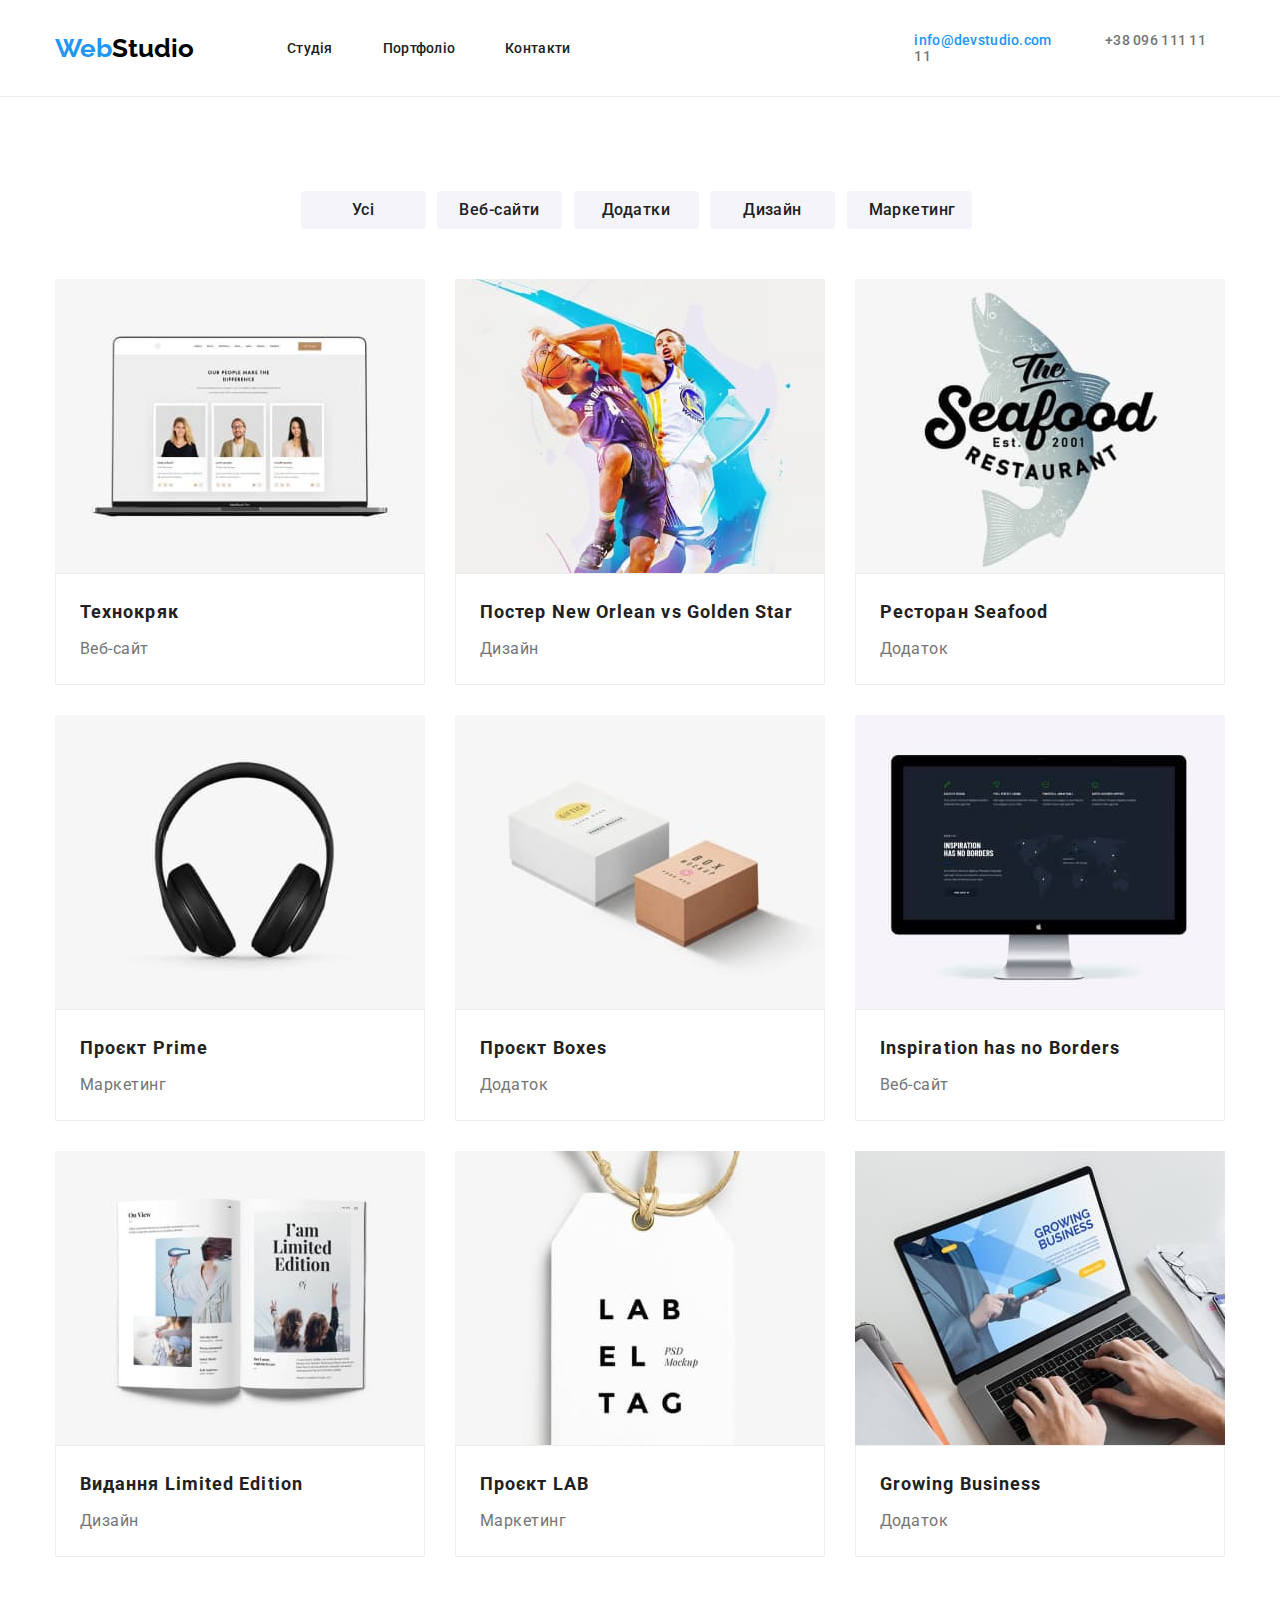
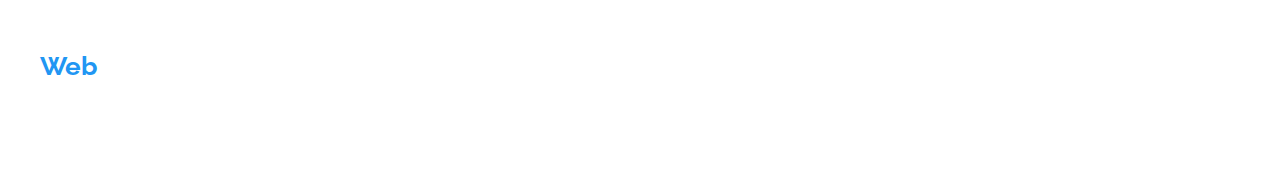
==== portfolio.html @ 02f8f8b8 "Add files via upload" ====
<!DOCTYPE html>
<html lang="en">
<head>
    <meta charset="UTF-8">
    <meta http-equiv="X-UA-Compatible" content="IE=edge">
    <meta name="viewport" content="width=device-width, initial-scale=1.0">
    <link rel="preconnect" href="https://fonts.googleapis.com">
    <link rel="preconnect" href="https://fonts.gstatic.com" crossorigin>
    <link href="https://fonts.googleapis.com/css2?family=Raleway:wght@700&family=Roboto:wght@400;500;700;900&display=swap"
        rel="stylesheet">
    <link rel="stylesheet" href="css/style.css">
    <title>Document</title>
</head>
<body>
<!--Header content  -->
    <header class="header">
    
    
        <div class="conteiner-header">
    
            <a class="logo-header" href="#">Web<span class="logo-type-header">Studio</span></a>
    
            <ul class="nav">
                <li><a class="list-studio" href="./index.html">Студія</a></li>
                <li><a class="list-portfolio" href="./portfolio.html">Портфоліо</a></li>
                <li><a class="list-contact" href="/">Контакти</a></li>
            </ul>
    
            <div class="header-information">
                <a class="mail" href="mailto:info@devstudio.com">info@devstudio.com</a>
                <a class="tel" href="tel:+380961111111">+38 096 111 11 11</a>
            </div>
        </div>
    
    
    
    </header>

<!-- Main content -->
    <main>
        <section class="conteiner">
            <div class="conteiner-buttons">
                <ul class="buttons">
                    <li>
                        <button class="button-sites" type="button">Усі</button>
                    </li>
                    <li>
                        <button class="button-sites" type="button">Веб-сайти</button>
                    </li>
                    <li>
                        <button class="button-sites" type="button">Додатки</button>
                    </li>
                    <li>
                        <button class="button-sites" type="button">Дизайн</button>
                    </li>
                    <li>
                        <button class="button-sites" type="button">Маркетинг</button>
                    </li>
                </ul>
            </div>
            <div class="portfolio-conteiner">
                <ul>
                    <li>
                        <img src="images/img1.jpg" alt="Зображення ноутбуку" width="370" height="294">
                        <div class="box-portfolio">
                            <h2 class="box-title">Технокряк</h2>
                            <p class="box-description">Веб-сайт</p>
                        </div>  
                    </li>
                    <li>
                        <img src="images/img2.jpg" alt="Зображення баскетболістів" width="370" height="294">
                        <div class="box-portfolio">
                            <h2 class="box-title">Постер New Orlean vs Golden Star</h2>
                            <p class="box-description">Дизайн</p>
                        </div>
                    </li>
                    <li>
                        <img src="images/img3.jpg" alt="Логотип ресторану морської їжі" width="370" height="294">
                        <div class="box-portfolio">
                            <h2 class="box-title">Ресторан Seafood</h2>
                            <p class="box-description">Додаток</p>
                        </div>
                    </li>
                    <li>
                        <img src="images/img4.jpg" alt="Зображення чорних навушників" width="370" height="294">
                        <div class="box-portfolio">
                            <h2 class="box-title">Проєкт Prime</h2>
                            <p class="box-description">Маркетинг</p>
                        </div>
                    </li>
                    <li>
                        <img src="images/img5.jpg" alt="Зображення оранжевої та білої коробочки" width="370" height="294">
                        <div class="box-portfolio">
                            <h2 class="box-title">Проєкт Boxes</h2>
                            <p class="box-description">Додаток</p>
                        </div>
                    </li>
                    <li>
                        <img src="images/img6.jpg" alt="Зображення комп'ютера з сайтом про натхнення" width="370" height="294">
                        <div class="box-portfolio">
                            <h2 class="box-title">Inspiration has no Borders</h2>
                            <p class="box-description">Веб-сайт</p>
                        </div>
                    </li>
                    <li>
                        <img src="images/img7.jpg" alt="Зображення книги обмежене видання" width="370" height="294">
                        <div class="box-portfolio">
                            <h2 class="box-title">Видання Limited Edition</h2>
                            <p class="box-description">Дизайн</p>
                        </div>
                    </li>
                    <li>
                        <img src="images/img8.jpg" alt="Зображення білої етикетки з коричневою стрічкою" width="370" height="294">
                        <div class="box-portfolio">
                            <h2 class="box-title">Проєкт LAB</h2>
                            <p class="box-description">Маркетинг</p>    
                        </div>
                    </li>
                    <li>
                        <img src="images/img9.jpg" alt="Зображення робочого столу та ноутбуку зі сторінкою про зростаючий бізнес" width="370" height="294">
                        <div class="box-portfolio">
                            <h2 class="box-title">Growing Business</h2>
                            <p class="box-description">Додаток</p>
                        </div>
                    </li>
            
                </ul>
            
            </div>
        </section>

    </main>

<!-- Footer content -->
    <footer>
    <div class="conteiner-footer">
        <a class="logo-block-footer" href="#">Web<span class="logo-type-footer">Studio</span></a>
    
        <address>
    
            <ul>
                <li>
                    <a class="footer-geo" href="https://goo.gl/maps/CPtrU1FHBa2aNyZL9" target="_blank"
                        rel="noopener noreferrer nofollow">м. Київ,
                        пр-т Лесі
                        Українки, 26</a>
                </li>
                <li>
                    <a class="footer-mail" href="mailto:info@devstudio.com">info@devstudio.com</a>
                </li>
                <li>
                    <a class="footer-tel" href="tel:+380961111111">+38 096 111 11 11</a>
                </li>
            </ul>
        </address>
    </div>

    </footer>

</body>
</html>
---- css/style.css ----
* {
    padding: 0;
    margin: 0;
    border: 0;
}



*,
*:before,
*:after {
    -moz-box-sizing: border-box;
    -webkit-box-sizing: border-box;
    box-sizing: border-box;
}

:focus,
:active {
    outline: none;
}

a:focus,
a:active {
    outline: none;
}

nav,
footer,
header,
aside {
    display: block;
}

html,
body {
    height: 100%;
    width: 100%;
    font-size: 100%;
    line-height: 1;
    font-size: 14px;
    -ms-text-size-adjust: 100%;
    -moz-text-size-adjust: 100%;
    -webkit-text-size-adjust: 100%;
}

input,
button,
textarea {
    font-family: inherit;
}

input::-ms-clear {
    display: none;
}

.button { 
    cursor: pointer;}


button::-moz-focus-inner {
    padding: 0;
    border: 0;
}

a,
a:visited {
    text-decoration: none;
}

a:hover {
    text-decoration: none;
}

ul li {
    list-style: none;
}

img {
    vertical-align: top;
}

h1,
h2,
h3,
h4,
h5,
h6 {
    font-size: inherit;
    font-weight: inherit;
}

img {
    max-width: 100%;
}









/* Form */



/* Header content */

.header{
    padding-top: 32px;
    padding-bottom: 32px;
    border-bottom: 1px solid #ECECEC;
}

.conteiner-header{
    display: flex;
    align-items: center;
    width: 1200px;
    margin: 0 auto;
    padding: 0 15px;

}

.logo-header{
    color: #2196F3;
    cursor: default;
    font-family: 'Raleway';
        font-weight: 700;
        font-size: 26px;
        line-height: 31px;

        margin-right: 93px;

}

.logo-type-header{
    cursor: default;
    color: black
    
}

.nav{
    display: flex;
    align-items: center;
    font-family: 'Roboto';
    
    font-weight: 500;
    font-size: 14px;
    line-height: 16px;
    letter-spacing: 0.02em;
    color: #212121;
    cursor: pointer;
    margin-right: 344px;


}

.list-studio, 
.list-portfolio{
    margin-right: 50px;}


.nav>li>a{
font-family: 'Roboto';

    font-weight: 500;
    font-size: 14px;
    line-height: 16px;
    letter-spacing: 0.02em;
    color: #212121;
    
    
}

.nav>li>a:hover{
    color: #2196F3;
}

.mail{
    
    font-family: 'Roboto';
    
    font-weight: 500;
    font-size: 14px;
    line-height: 16px;
    letter-spacing: 0.02em;
    
    color: #2196F3;
    margin-right: 50px;
}

.tel{
    font-family: 'Roboto';
    
    font-weight: 500;
    font-size: 14px;
    line-height: 16px;
    letter-spacing: 0.02em;
    
    color: #757575;
}



/* Main-content */

/* (Заголовок і кнопка) */


.title{
    background-color: #2F303A;
    padding: 200px 0 200px 0;
    
    
}

.conteiner-title{
width: 1200px;
margin: 0 auto;
padding: 0 15px;

}

.title-site{
    font-family: 'Roboto';
    
    font-weight: 900;
    font-size: 44px;
    line-height: 60px;
    /* or 136% */

    text-align: center;
    letter-spacing: 0.06em;
    text-transform: uppercase;
    color: white;
    
    max-width: 696px;
    margin:0 auto;
    margin-bottom: 32px;
    
    
    

}

.button{
    display: block;
    margin: 0 auto ;
    background: #2196F3;
    box-shadow: 0px 4px 4px rgba(0, 0, 0, 0.15);
    border-radius: 4px;
    
    padding: 10px 32px 10px 32px;
    
    
    
    
}

.button:hover{
background: #188CE8;
box-shadow: 0px 4px 4px rgba(0, 0, 0, 0.15);
}

.button:active {
background: #188CE8;
box-shadow: 0px 4px 4px rgba(0, 0, 0, 0.15);
}

.button-txt {
    font-family: 'Roboto';
    font-weight: 700;
    font-size: 16px;
    line-height: 30px;
    /* identical to box height, or 188% */

    display: flex;
    align-items: center;
    text-align: center;
    letter-spacing: 0.06em;

    color: #FFFFFF;
}

   /* (Особливості) */

.qualites{
    display: flex;
    align-content: center;
padding-top: 94px;
padding-bottom: 94px;
}
.conteiner{
    margin: 0 auto;
    width: 1200px;
    padding: 0 15px;
}


.qualites-list>li{
    margin: 0 auto;
    display: inline-block;
    width: 24%;
    vertical-align: top;

}

.qualites-title{
    font-family: 'Roboto';
    
    font-weight: 700;
    font-size: 14px;
    line-height: 16px;
    letter-spacing: 0.03em;
    text-transform: uppercase;

    color: #212121;
    margin-bottom: 10px;
}

.qualites-txt{
        font-family: 'Roboto';
        
        font-weight: 400;
        font-size: 14px;
        line-height: 24px;
        /* or 171% */
    
        letter-spacing: 0.03em;
    
        color: #757575;
        width: 270px;
        
}


/*  чим займаємося */
.about-company {
    padding-bottom: 94px;

}

.company-title{
        font-family: 'Roboto';
        
        font-weight: 700;
        font-size: 36px;
        line-height: 42px;
        text-align: center;
        letter-spacing: 0.03em;
    
        color: #212121;
        text-align: center;
        margin-bottom:50px;
}


.company-img{
    display: flex;
    
}
.image-company{
    margin-right: 30px ;
}

/* About company */

.command{
    padding-top: 94px;
    padding-bottom: 94px;
    background :#F5F4FA;
    
}




.command-title{
        font-family: 'Roboto';
        
        font-weight: 700;
        font-size: 36px;
        line-height: 42px;
        text-align: center;
        letter-spacing: 0.03em;
    
        color: #212121;
        margin-bottom: 50px;
        
}

.list-command{
    
    display: flex;
        align-content: center;
    }
    .list-command>li{
        margin-right:30px ;
    }

    .command-members{
    font-family: 'Roboto';
    
    font-weight: 500;
    font-size: 16px;
    line-height: 19px;
    
    text-align: center;
    letter-spacing: 0.01em;
    
    color: #212121;
    
    }

    .command-position{
    font-family: 'Roboto';
    
    font-weight: 400;
    font-size: 16px;
    line-height: 19px;
    
    text-align: center;
    letter-spacing: 0.01em;
    
    color: #757575;
    }

    .card{
        padding: 30px 60px 30px 60px;
        background: #FFFFFF;
            /* material shadow v1 */
        
            box-shadow: 0px 1px 3px rgba(0, 0, 0, 0.12), 0px 1px 1px rgba(0, 0, 0, 0.14), 0px 2px 1px rgba(0, 0, 0, 0.2);
            border-radius: 0px 0px 4px 4px;
    }
    



/* footer */


.fotter{
    padding-bottom: 60px;
    padding-left: 15px;
    padding-top: 60px;
    background: #2F303A;
}
.conteiner-footer {
    width: 1200px;
    margin: 0 auto;
    
}


.logo-block-footer {
display: inline-block;

font-family: 'Raleway';

font-weight: 700;
font-size: 26px;
line-height: 31px;
color: #2196F3;
cursor: default;
padding-bottom: 20px;

}

.logo-type-footer {
    cursor: default;
    color: white
}

.footer-geo{
    font-family: 'Roboto';
    font-style: normal;
    font-size: 14px;
    line-height: 24px;
    /* or 171% */

    letter-spacing: 0.03em;

    color: #FFFFFF;
    padding-bottom: 9px;
}

.footer-mail{
    font-family: 'Roboto';
    font-style: normal;
    
    font-size: 14px;
    line-height: 24px;
    /* or 171% */

    letter-spacing: 0.03em;

    color: rgba(255, 255, 255, 0.6);  
    padding-bottom: 9px;
}

.footer-tel{
    font-family: 'Roboto';
    font-style: normal;
    font-size: 14px;
    line-height: 24px;
    
    /* or 171% */
    
    letter-spacing: 0.03em;
    color: rgba(255, 255, 255, 0.6);
    }


    

                                     /* PORTFOLIO.HTML */

 /* Header content */


.conteiner-buttons{
    display: flex;
    justify-content: center;
    padding-bottom:50px ;
    padding-top: 94px;
}
ul.buttons>li{
display: inline;

}



.button-sites{
padding: 6px 22px 6px 22px;
width: 125px;
margin-right: 8px;
background: #F5F4FA;
        font-family: 'Roboto';
        font-weight: 500;
        font-size: 16px;
        line-height: 26px;
        /* identical to box height, or 162% */
        text-align: center;
        letter-spacing: 0.03em;
        color: #212121;
        border-radius: 4px;
        cursor: pointer;
}
.button-sites:active,
.button-sites:hover,
.button-sites:focus{
    background: #2196F3;
    color: #FFFFFF;
    border-radius: 4px;
}



/* Portfolio content */

.portfolio-conteiner{
    width: 1200px;
    margin: 0 auto;
    padding-bottom: 94px;

}

.portfolio-conteiner>ul {
    display: flex;
    flex-wrap: wrap;
    gap: 30px;
}

.box-portfolio {
    padding: 20px 24px 20px 24px;
    background: #FFFFFF;
    border: 1px solid #EEEEEE;
}

.box-title {
    margin-bottom: 4px;
        font-family: 'Roboto';
        font-weight: 700;
        font-size: 18px;
        line-height: 36px;
        letter-spacing: 0.06em;
        color: #212121;
}

.box-description {
    font-family: 'Roboto';
    font-weight: 400;
    font-size: 16px;
    line-height: 30px;
    letter-spacing: 0.03em;
    color: #757575;
}
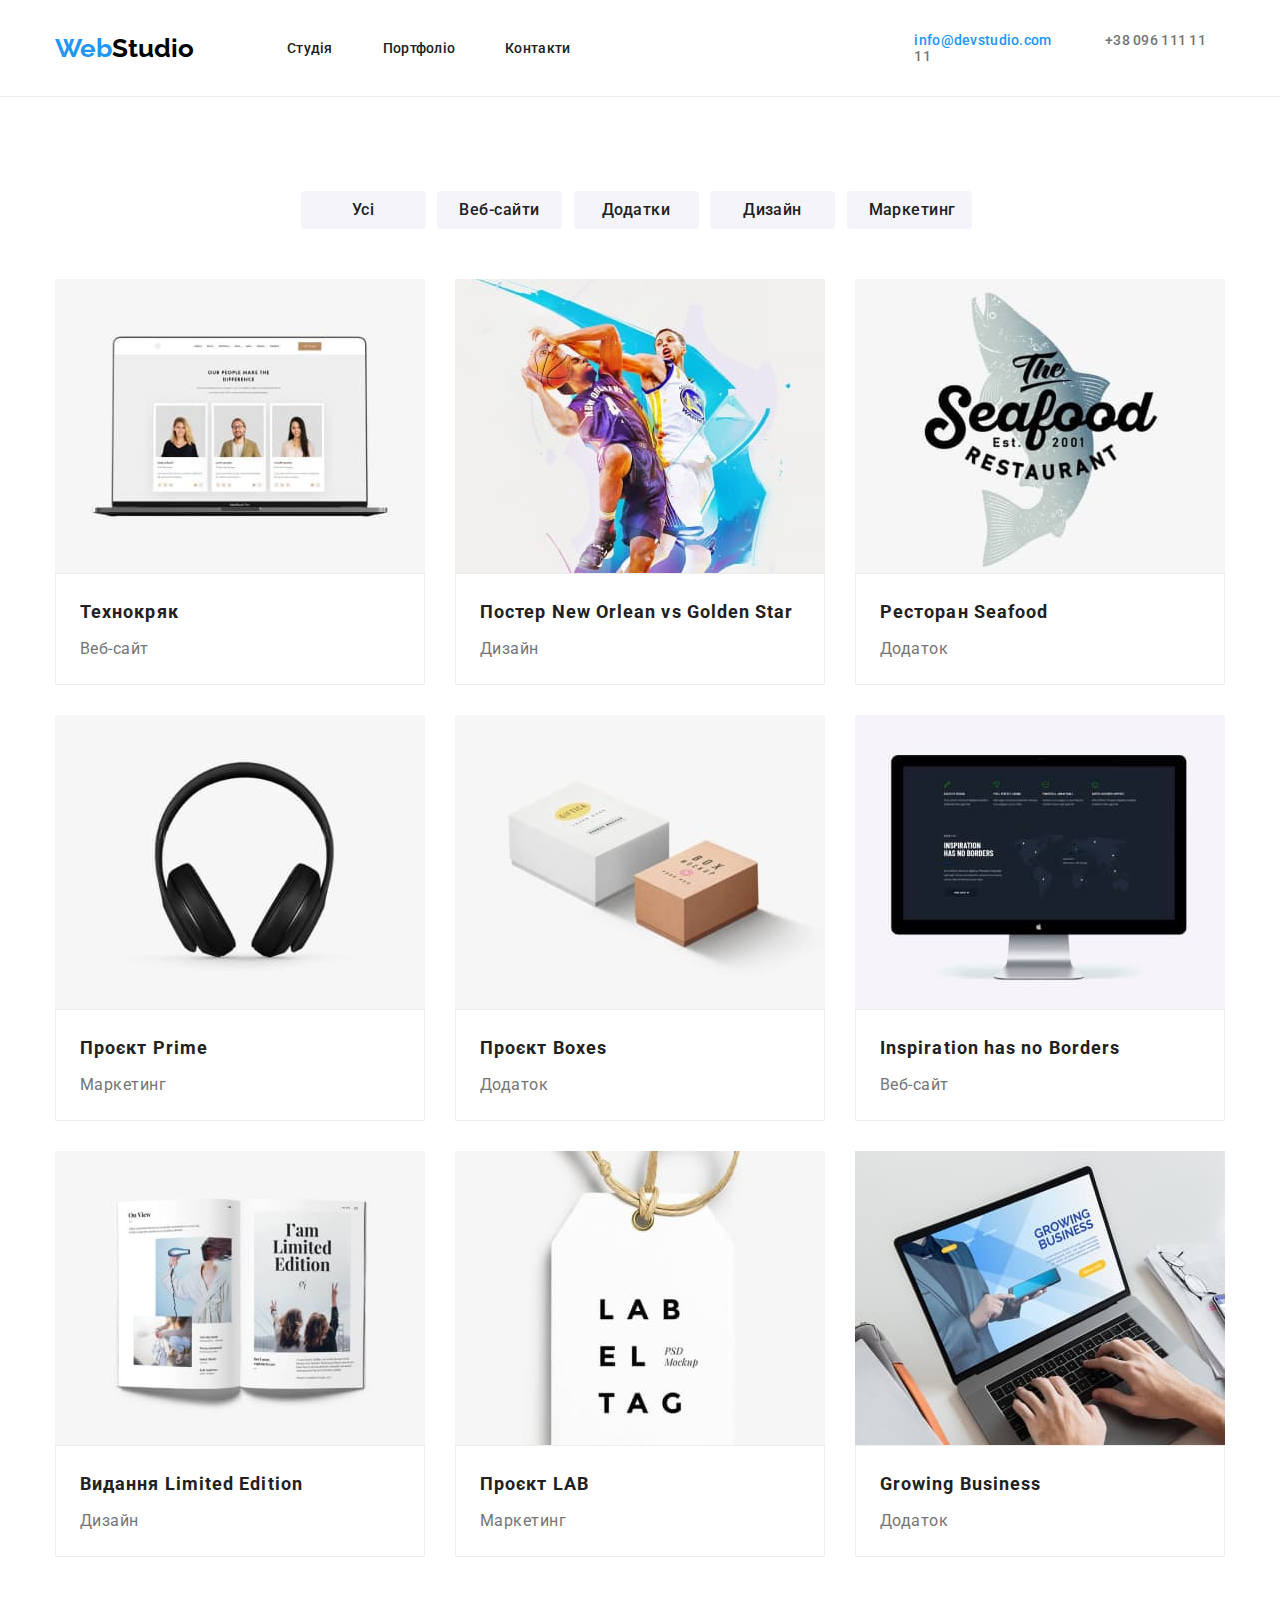
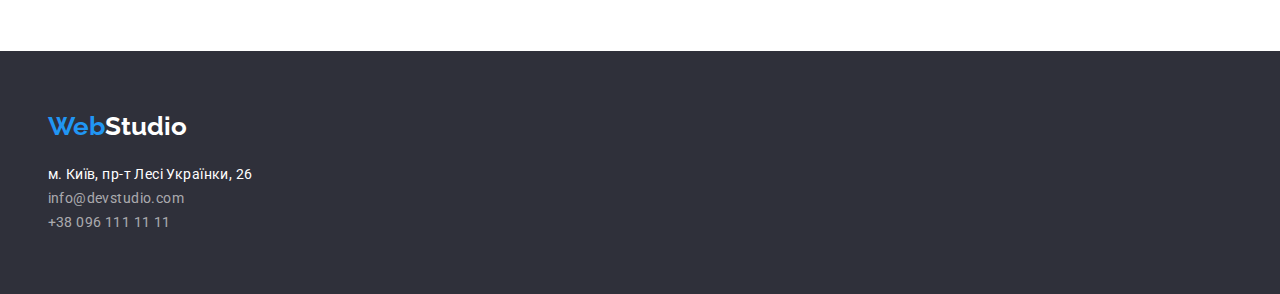
==== commit 212d24ce: "/" ====
--- a/portfolio.html
+++ b/portfolio.html
@@ -132,7 +132,7 @@
     </main>
 
 <!-- Footer content -->
-    <footer>
+    <footer class="footer">
     <div class="conteiner-footer">
         <a class="logo-block-footer" href="#">Web<span class="logo-type-footer">Studio</span></a>
     
--- a/css/style.css
+++ b/css/style.css
@@ -441,7 +441,7 @@
 /* footer */
 
 
-.fotter{
+.footer{
     padding-bottom: 60px;
     padding-left: 15px;
     padding-top: 60px;
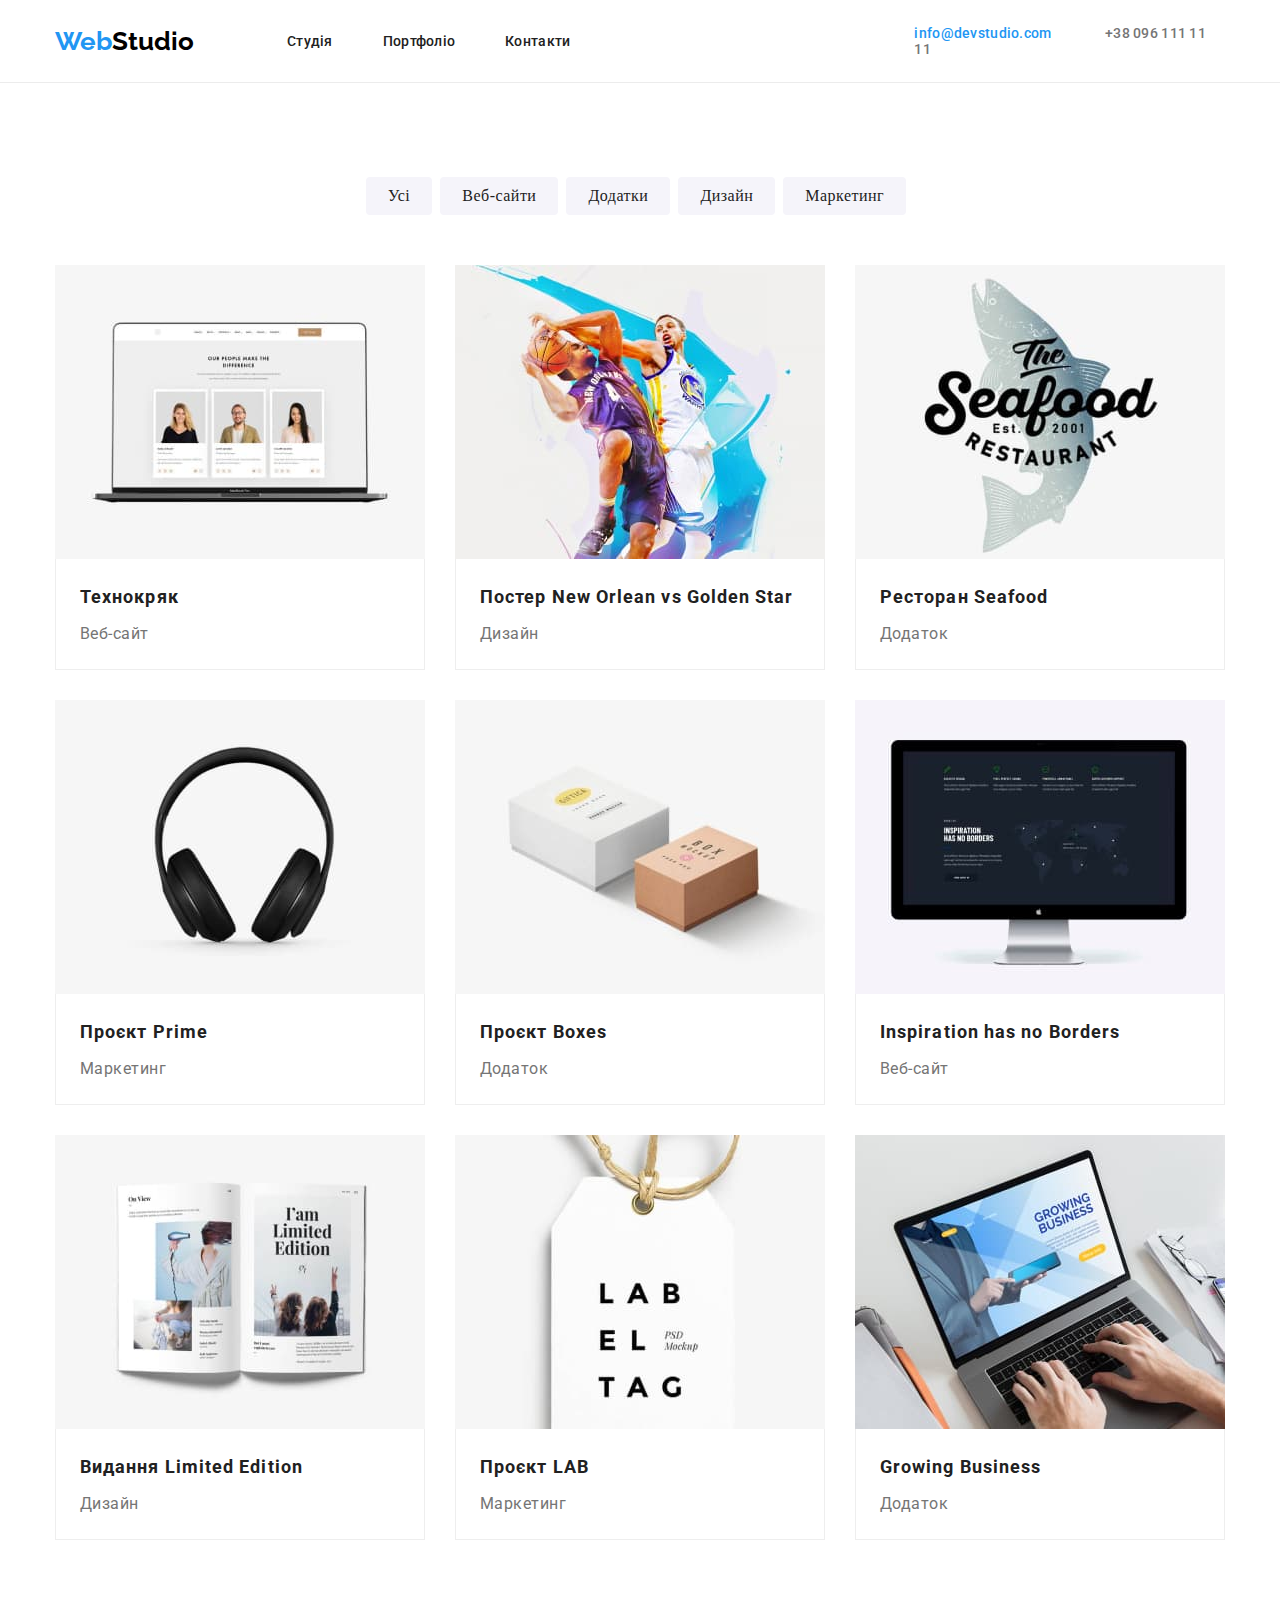
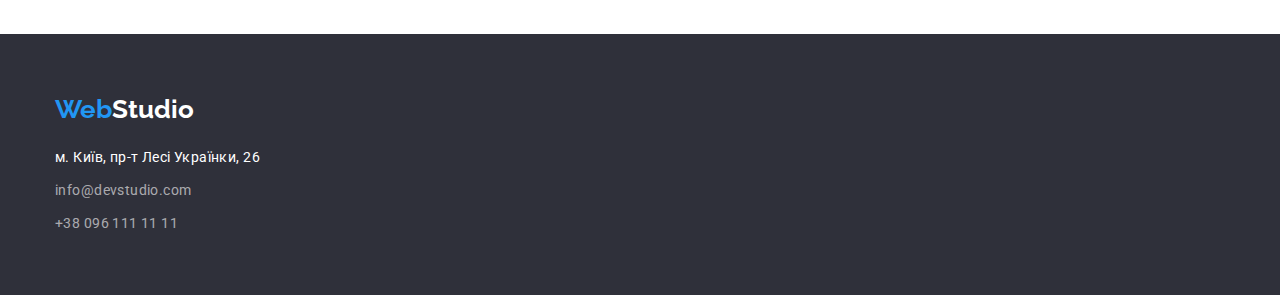
==== commit afe11f00: "/" ====
--- a/portfolio.html
+++ b/portfolio.html
@@ -38,8 +38,8 @@
 
 <!-- Main content -->
     <main>
-        <section class="conteiner">
-            <div class="conteiner-buttons">
+        <section class="main-buttons">
+            <div class="conteiner">
                 <ul class="buttons">
                     <li>
                         <button class="button-sites" type="button">Усі</button>
@@ -57,9 +57,9 @@
                         <button class="button-sites" type="button">Маркетинг</button>
                     </li>
                 </ul>
-            </div>
-            <div class="portfolio-conteiner">
-                <ul>
+            
+            
+                <ul class="portfolio-content">
                     <li>
                         <img src="images/img1.jpg" alt="Зображення ноутбуку" width="370" height="294">
                         <div class="box-portfolio">
@@ -139,13 +139,13 @@
         <address>
     
             <ul>
-                <li>
+                <li class="list-footer">
                     <a class="footer-geo" href="https://goo.gl/maps/CPtrU1FHBa2aNyZL9" target="_blank"
                         rel="noopener noreferrer nofollow">м. Київ,
                         пр-т Лесі
                         Українки, 26</a>
                 </li>
-                <li>
+                <li class="list-footer">
                     <a class="footer-mail" href="mailto:info@devstudio.com">info@devstudio.com</a>
                 </li>
                 <li>
--- a/css/style.css
+++ b/css/style.css
@@ -108,8 +108,8 @@
 /* Header content */
 
 .header{
-    padding-top: 32px;
-    padding-bottom: 32px;
+    padding-top: 25px;
+    padding-bottom: 25px;
     border-bottom: 1px solid #ECECEC;
 }
 
@@ -124,18 +124,15 @@
 
 .logo-header{
     color: #2196F3;
-    cursor: default;
     font-family: 'Raleway';
         font-weight: 700;
         font-size: 26px;
         line-height: 31px;
-
         margin-right: 93px;
 
 }
 
 .logo-type-header{
-    cursor: default;
     color: black
     
 }
@@ -410,6 +407,7 @@
     letter-spacing: 0.01em;
     
     color: #212121;
+    margin-bottom: 10px;
     
     }
 
@@ -443,14 +441,14 @@
 
 .footer{
     padding-bottom: 60px;
-    padding-left: 15px;
+    
     padding-top: 60px;
     background: #2F303A;
 }
 .conteiner-footer {
     width: 1200px;
     margin: 0 auto;
-    
+    padding: 0 15px;
 }
 
 
@@ -463,14 +461,15 @@
 font-size: 26px;
 line-height: 31px;
 color: #2196F3;
-cursor: default;
-padding-bottom: 20px;
+margin-bottom: 20px;
 
 }
 
 .logo-type-footer {
-    cursor: default;
     color: white
+}
+.list-footer{
+    margin-bottom: 9px;
 }
 
 .footer-geo{
@@ -483,7 +482,7 @@
     letter-spacing: 0.03em;
 
     color: #FFFFFF;
-    padding-bottom: 9px;
+
 }
 
 .footer-mail{
@@ -497,7 +496,7 @@
     letter-spacing: 0.03em;
 
     color: rgba(255, 255, 255, 0.6);  
-    padding-bottom: 9px;
+    
 }
 
 .footer-tel{
@@ -519,26 +518,30 @@
 
  /* Header content */
 
-
-.conteiner-buttons{
+.main-buttons{
+padding-top: 94px;
+padding-bottom: 94px;
+}
+
+.buttons{
     display: flex;
     justify-content: center;
-    padding-bottom:50px ;
-    padding-top: 94px;
+    margin-bottom:50px ;
+    
 }
 ul.buttons>li{
 display: inline;
-
+margin-right: 8px;
 }
 
 
 
 .button-sites{
 padding: 6px 22px 6px 22px;
-width: 125px;
-margin-right: 8px;
+
+
 background: #F5F4FA;
-        font-family: 'Roboto';
+        font-family: inherit;
         font-weight: 500;
         font-size: 16px;
         line-height: 26px;
@@ -561,23 +564,22 @@
 
 /* Portfolio content */
 
-.portfolio-conteiner{
+.portfolio-content{
     width: 1200px;
     margin: 0 auto;
-    padding-bottom: 94px;
-
-}
-
-.portfolio-conteiner>ul {
+    
     display: flex;
     flex-wrap: wrap;
     gap: 30px;
 }
+
+
 
 .box-portfolio {
     padding: 20px 24px 20px 24px;
     background: #FFFFFF;
     border: 1px solid #EEEEEE;
+    border-top: 0px;
 }
 
 .box-title {
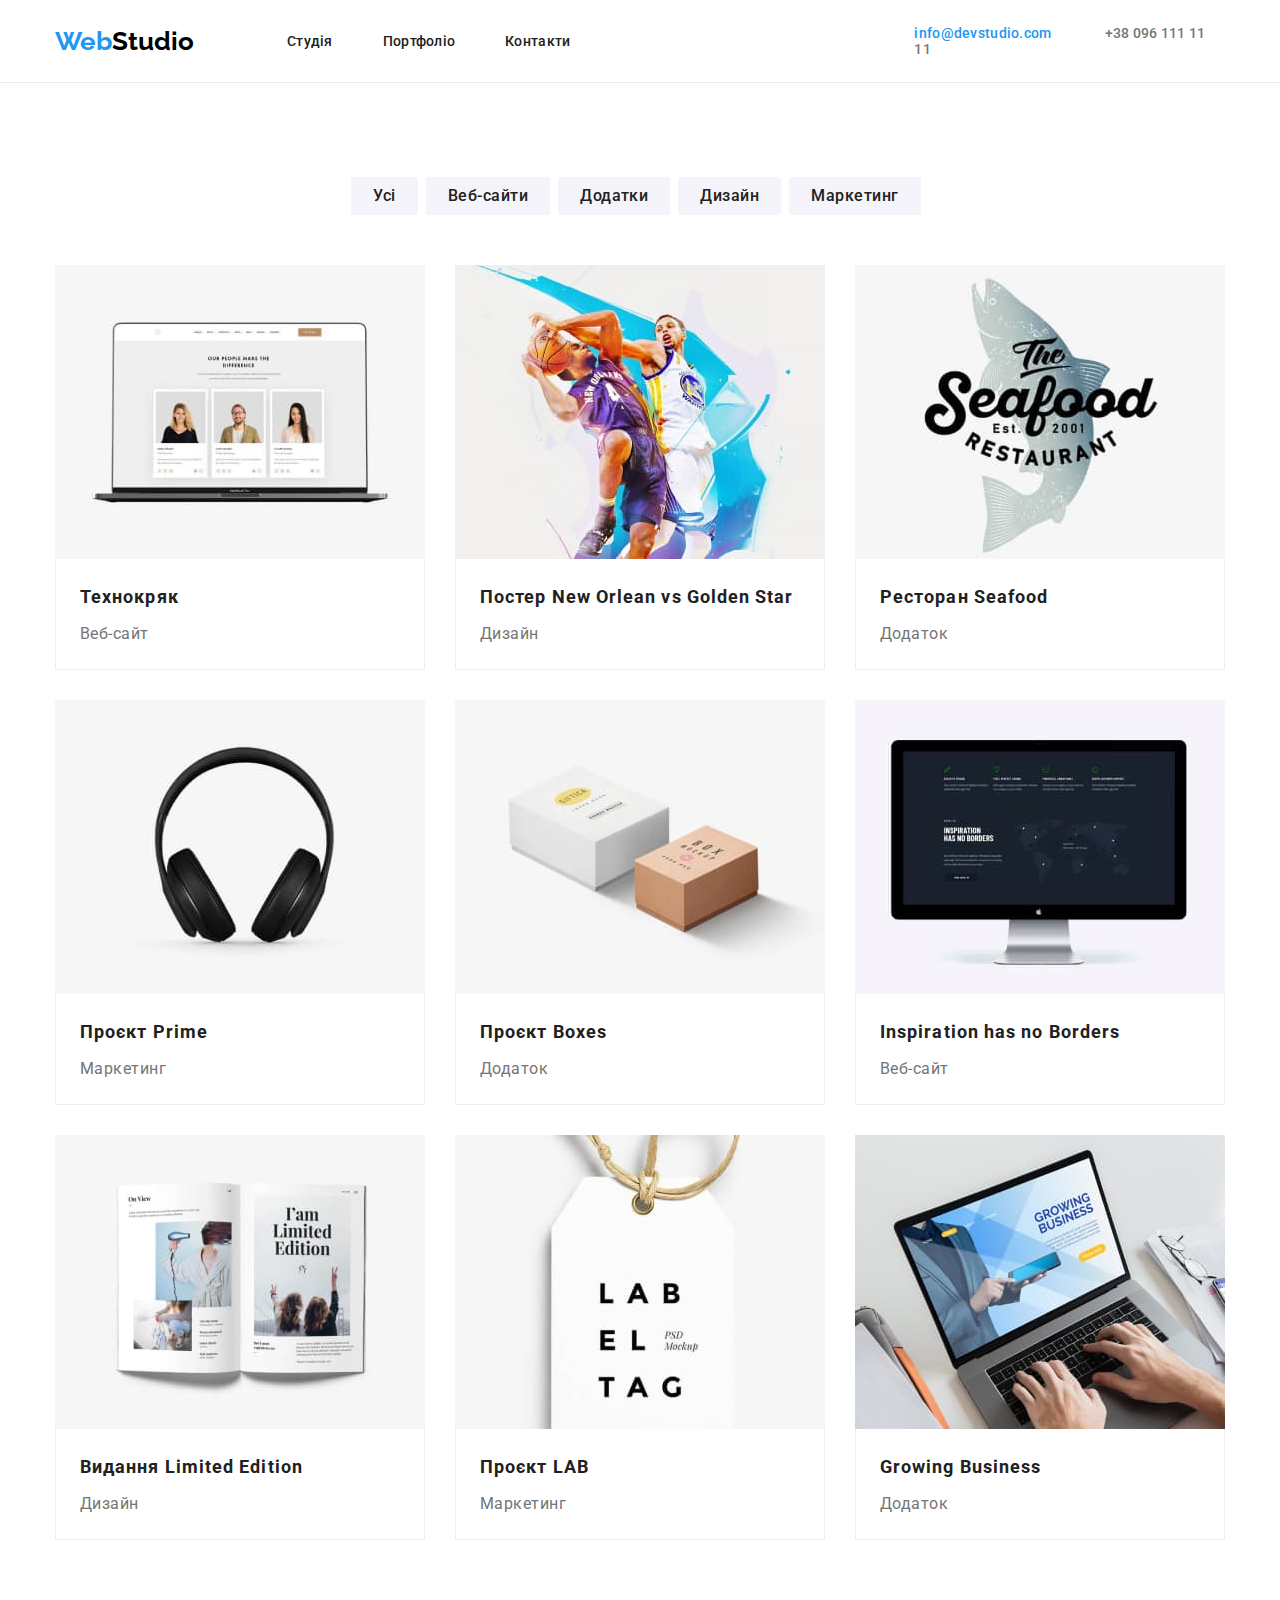
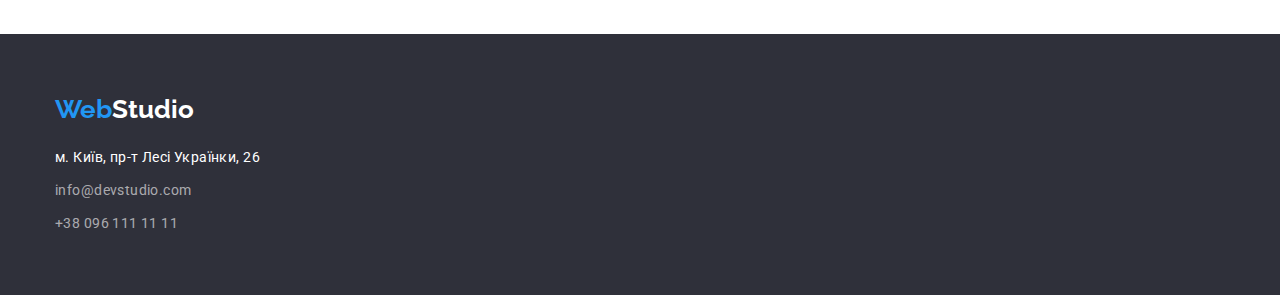
==== commit a060eebd: "." ====
--- a/portfolio.html
+++ b/portfolio.html
@@ -21,9 +21,9 @@
             <a class="logo-header" href="#">Web<span class="logo-type-header">Studio</span></a>
     
             <ul class="nav">
-                <li><a class="list-studio" href="./index.html">Студія</a></li>
-                <li><a class="list-portfolio" href="./portfolio.html">Портфоліо</a></li>
-                <li><a class="list-contact" href="/">Контакти</a></li>
+                <li class="list-studio"><a href="./index.html">Студія</a></li>
+                <li class="list-portfolio"><a href="./portfolio.html">Портфоліо</a></li>
+                <li class="list-contact"><a href="/">Контакти</a></li>
             </ul>
     
             <div class="header-information">
--- a/css/style.css
+++ b/css/style.css
@@ -9,8 +9,6 @@
 *,
 *:before,
 *:after {
-    -moz-box-sizing: border-box;
-    -webkit-box-sizing: border-box;
     box-sizing: border-box;
 }
 
@@ -35,12 +33,10 @@
 body {
     height: 100%;
     width: 100%;
-    font-size: 100%;
     line-height: 1;
     font-size: 14px;
-    -ms-text-size-adjust: 100%;
-    -moz-text-size-adjust: 100%;
-    -webkit-text-size-adjust: 100%;
+    font-family: 'Roboto', 'Raleway';
+    
 }
 
 input,
@@ -91,9 +87,8 @@
 
 img {
     max-width: 100%;
-}
-
-
+    display: block;
+}
 
 
 
@@ -105,7 +100,7 @@
 
 
 
-/* Header content */
+/*--------- Header content---------- */
 
 .header{
     padding-top: 25px;
@@ -125,22 +120,21 @@
 .logo-header{
     color: #2196F3;
     font-family: 'Raleway';
-        font-weight: 700;
-        font-size: 26px;
-        line-height: 31px;
-        margin-right: 93px;
+    font-weight: 700;
+    font-size: 26px;
+    line-height: 31px;
+    margin-right: 93px;
 
 }
 
 .logo-type-header{
     color: black
-    
 }
 
 .nav{
     display: flex;
     align-items: center;
-    font-family: 'Roboto';
+    font-family: inherit;
     
     font-weight: 500;
     font-size: 14px;
@@ -149,58 +143,47 @@
     color: #212121;
     cursor: pointer;
     margin-right: 344px;
-
-
 }
 
 .list-studio, 
 .list-portfolio{
     margin-right: 50px;}
 
-
 .nav>li>a{
-font-family: 'Roboto';
-
+font-family: inherit;
     font-weight: 500;
     font-size: 14px;
     line-height: 16px;
     letter-spacing: 0.02em;
-    color: #212121;
-    
-    
+    color: #212121;    
 }
 
 .nav>li>a:hover{
     color: #2196F3;
 }
 
-.mail{
-    
-    font-family: 'Roboto';
-    
+.mail{    
+    font-family: inherit;   
     font-weight: 500;
     font-size: 14px;
     line-height: 16px;
-    letter-spacing: 0.02em;
-    
+    letter-spacing: 0.02em;   
     color: #2196F3;
     margin-right: 50px;
 }
 
 .tel{
-    font-family: 'Roboto';
-    
+    font-family: inherit;    
     font-weight: 500;
     font-size: 14px;
     line-height: 16px;
-    letter-spacing: 0.02em;
-    
+    letter-spacing: 0.02em;   
     color: #757575;
 }
 
 
 
-/* Main-content */
+/*-------------- Main-content---------------- */
 
 /* (Заголовок і кнопка) */
 
@@ -208,8 +191,6 @@
 .title{
     background-color: #2F303A;
     padding: 200px 0 200px 0;
-    
-    
 }
 
 .conteiner-title{
@@ -220,25 +201,17 @@
 }
 
 .title-site{
-    font-family: 'Roboto';
-    
+    font-family:inherit;    
     font-weight: 900;
     font-size: 44px;
     line-height: 60px;
-    /* or 136% */
-
     text-align: center;
     letter-spacing: 0.06em;
     text-transform: uppercase;
     color: white;
-    
     max-width: 696px;
     margin:0 auto;
     margin-bottom: 32px;
-    
-    
-    
-
 }
 
 .button{
@@ -247,36 +220,28 @@
     background: #2196F3;
     box-shadow: 0px 4px 4px rgba(0, 0, 0, 0.15);
     border-radius: 4px;
-    
-    padding: 10px 32px 10px 32px;
-    
-    
-    
-    
+    padding: 10px 32px 10px 32px; 
 }
 
 .button:hover{
-background: #188CE8;
-box-shadow: 0px 4px 4px rgba(0, 0, 0, 0.15);
+    background: #188CE8;
+    box-shadow: 0px 4px 4px rgba(0, 0, 0, 0.15);
 }
 
 .button:active {
-background: #188CE8;
-box-shadow: 0px 4px 4px rgba(0, 0, 0, 0.15);
+    background: #188CE8;
+    box-shadow: 0px 4px 4px rgba(0, 0, 0, 0.15);
 }
 
 .button-txt {
-    font-family: 'Roboto';
+    font-family:inherit;
     font-weight: 700;
     font-size: 16px;
     line-height: 30px;
-    /* identical to box height, or 188% */
-
     display: flex;
     align-items: center;
     text-align: center;
     letter-spacing: 0.06em;
-
     color: #FFFFFF;
 }
 
@@ -285,8 +250,8 @@
 .qualites{
     display: flex;
     align-content: center;
-padding-top: 94px;
-padding-bottom: 94px;
+    padding-top: 94px;
+    padding-bottom: 94px;
 }
 .conteiner{
     margin: 0 auto;
@@ -295,58 +260,49 @@
 }
 
 
-.qualites-list>li{
-    margin: 0 auto;
-    display: inline-block;
-    width: 24%;
-    vertical-align: top;
+.qualites-list{
+    display: flex;
+    gap: 30px;
 
 }
 
 .qualites-title{
-    font-family: 'Roboto';
-    
+    font-family:inherit;
     font-weight: 700;
     font-size: 14px;
     line-height: 16px;
     letter-spacing: 0.03em;
     text-transform: uppercase;
-
     color: #212121;
     margin-bottom: 10px;
 }
 
 .qualites-txt{
-        font-family: 'Roboto';
-        
+        font-family:inherit;
         font-weight: 400;
         font-size: 14px;
         line-height: 24px;
-        /* or 171% */
-    
         letter-spacing: 0.03em;
-    
         color: #757575;
         width: 270px;
         
 }
 
 
-/*  чим займаємося */
+/* ------ чим займаємося -------*/
 .about-company {
     padding-bottom: 94px;
 
 }
 
 .company-title{
-        font-family: 'Roboto';
+        font-family:inherit;
         
         font-weight: 700;
         font-size: 36px;
         line-height: 42px;
         text-align: center;
         letter-spacing: 0.03em;
-    
         color: #212121;
         text-align: center;
         margin-bottom:50px;
@@ -361,7 +317,7 @@
     margin-right: 30px ;
 }
 
-/* About company */
+/* ----------About company-------------- */
 
 .command{
     padding-top: 94px;
@@ -374,14 +330,12 @@
 
 
 .command-title{
-        font-family: 'Roboto';
-        
+        font-family:inherit;
         font-weight: 700;
         font-size: 36px;
         line-height: 42px;
         text-align: center;
         letter-spacing: 0.03em;
-    
         color: #212121;
         margin-bottom: 50px;
         
@@ -397,51 +351,41 @@
     }
 
     .command-members{
-    font-family: 'Roboto';
-    
+    font-family:inherit;
     font-weight: 500;
     font-size: 16px;
     line-height: 19px;
-    
     text-align: center;
     letter-spacing: 0.01em;
-    
     color: #212121;
     margin-bottom: 10px;
-    
     }
 
     .command-position{
-    font-family: 'Roboto';
-    
+    font-family:inherit;
     font-weight: 400;
     font-size: 16px;
     line-height: 19px;
-    
     text-align: center;
     letter-spacing: 0.01em;
-    
     color: #757575;
     }
 
     .card{
         padding: 30px 60px 30px 60px;
         background: #FFFFFF;
-            /* material shadow v1 */
-        
-            box-shadow: 0px 1px 3px rgba(0, 0, 0, 0.12), 0px 1px 1px rgba(0, 0, 0, 0.14), 0px 2px 1px rgba(0, 0, 0, 0.2);
-            border-radius: 0px 0px 4px 4px;
+        box-shadow: 0px 1px 3px rgba(0, 0, 0, 0.12), 0px 1px 1px rgba(0, 0, 0, 0.14), 0px 2px 1px rgba(0, 0, 0, 0.2);
+        border-radius: 0px 0px 4px 4px;
     }
     
 
 
 
-/* footer */
+/* ------------footer------------- */
 
 
 .footer{
     padding-bottom: 60px;
-    
     padding-top: 60px;
     background: #2F303A;
 }
@@ -454,9 +398,7 @@
 
 .logo-block-footer {
 display: inline-block;
-
 font-family: 'Raleway';
-
 font-weight: 700;
 font-size: 26px;
 line-height: 31px;
@@ -473,40 +415,30 @@
 }
 
 .footer-geo{
-    font-family: 'Roboto';
+    font-family:inherit;
     font-style: normal;
     font-size: 14px;
     line-height: 24px;
-    /* or 171% */
-
     letter-spacing: 0.03em;
-
     color: #FFFFFF;
 
 }
 
 .footer-mail{
-    font-family: 'Roboto';
+    font-family:inherit;
     font-style: normal;
-    
     font-size: 14px;
     line-height: 24px;
-    /* or 171% */
-
     letter-spacing: 0.03em;
-
     color: rgba(255, 255, 255, 0.6);  
     
 }
 
 .footer-tel{
-    font-family: 'Roboto';
+    font-family:inherit;
     font-style: normal;
     font-size: 14px;
     line-height: 24px;
-    
-    /* or 171% */
-    
     letter-spacing: 0.03em;
     color: rgba(255, 255, 255, 0.6);
     }
@@ -545,7 +477,6 @@
         font-weight: 500;
         font-size: 16px;
         line-height: 26px;
-        /* identical to box height, or 162% */
         text-align: center;
         letter-spacing: 0.03em;
         color: #212121;
@@ -567,7 +498,6 @@
 .portfolio-content{
     width: 1200px;
     margin: 0 auto;
-    
     display: flex;
     flex-wrap: wrap;
     gap: 30px;
@@ -584,16 +514,16 @@
 
 .box-title {
     margin-bottom: 4px;
-        font-family: 'Roboto';
-        font-weight: 700;
-        font-size: 18px;
-        line-height: 36px;
-        letter-spacing: 0.06em;
-        color: #212121;
+    font-family:inherit;
+    font-weight: 700;
+    font-size: 18px;
+    line-height: 36px;
+    letter-spacing: 0.06em;
+    color: #212121;
 }
 
 .box-description {
-    font-family: 'Roboto';
+    font-family: inherit;
     font-weight: 400;
     font-size: 16px;
     line-height: 30px;
